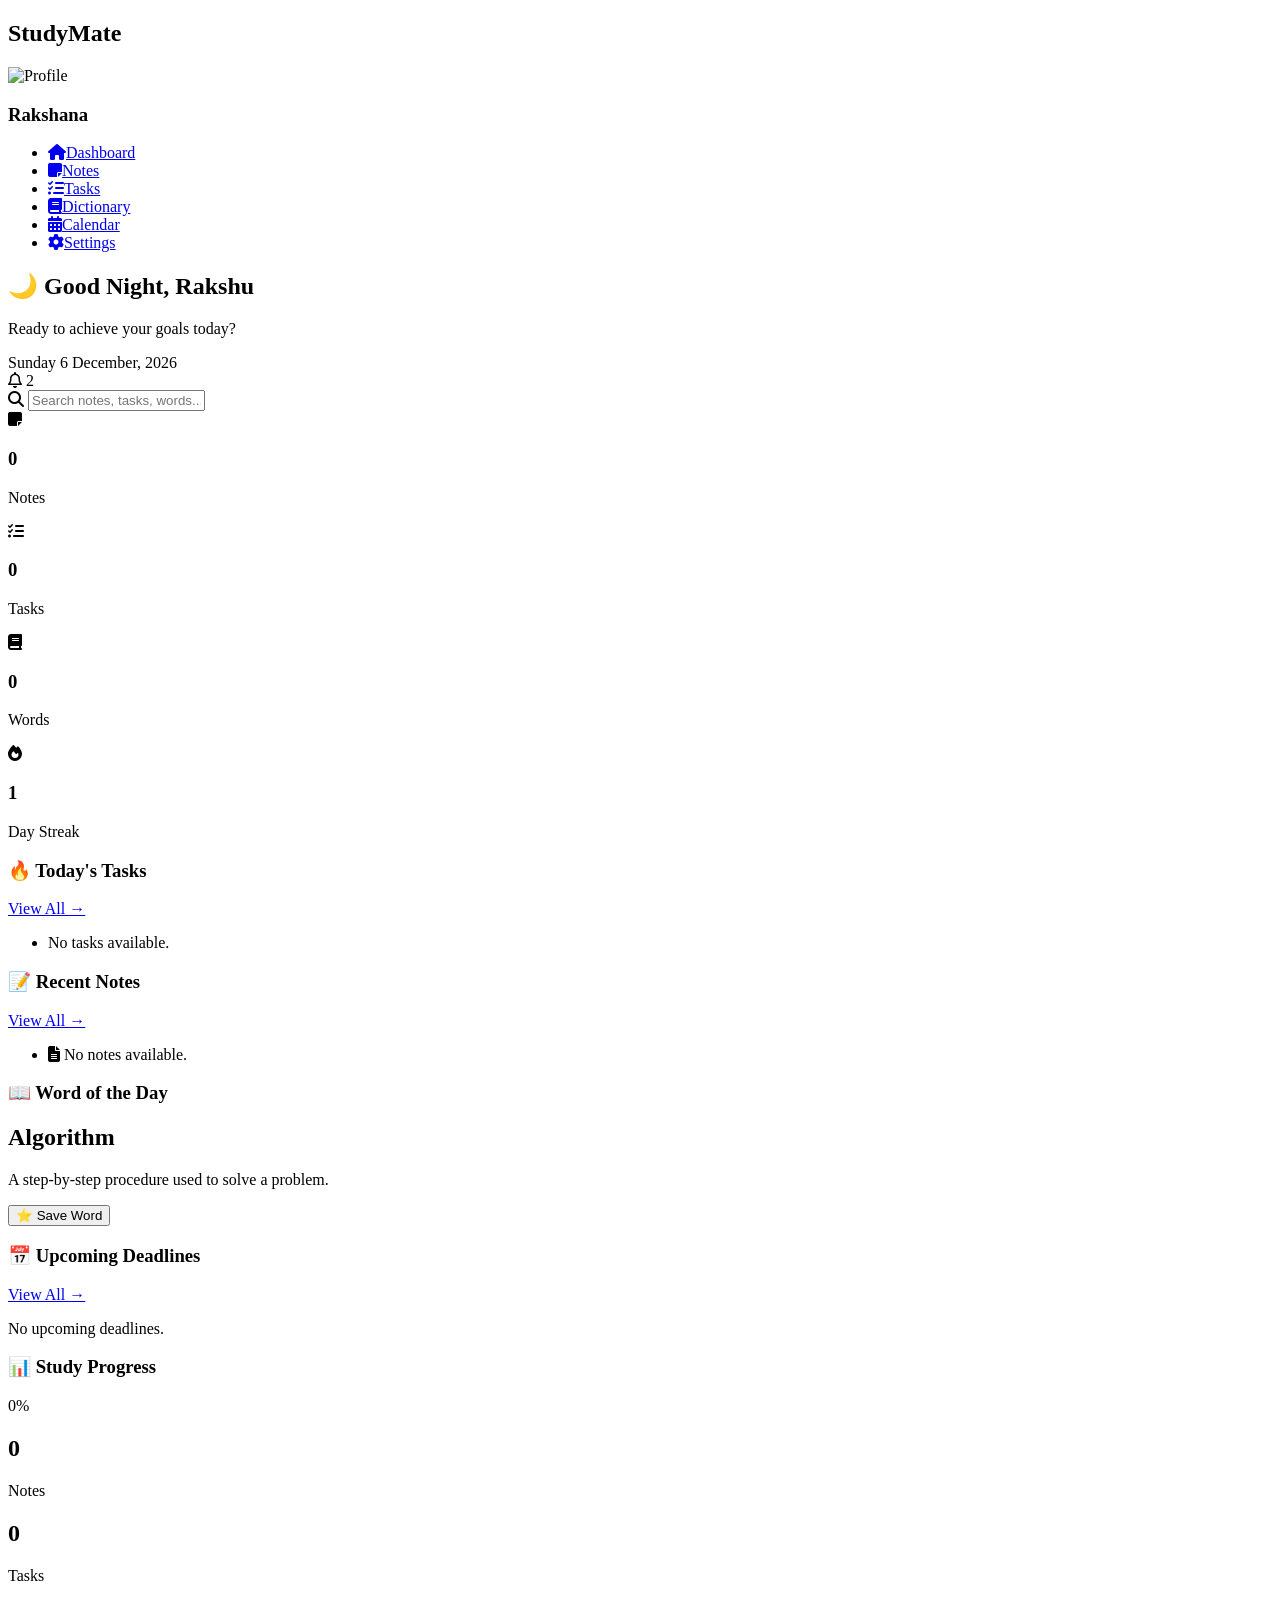
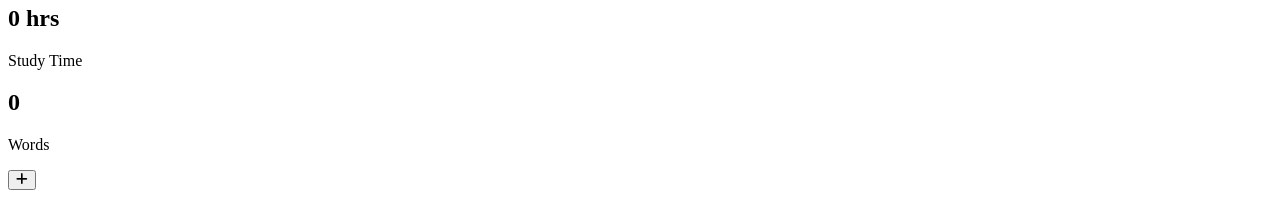
==== index.html @ 23dda626 "Add files via upload" ====
<!DOCTYPE html>
<html lang="en">

<head>
    <meta charset="UTF-8">
    <meta name="viewport" content="width=device-width, initial-scale=1.0">
    <title>StudyMate Dashboard</title>

    <!-- CSS -->
    <link rel="stylesheet" href="notes.css">

    <!-- Google Font -->
    <link href="https://fonts.googleapis.com/css2?family=Poppins:wght@300;400;500;600;700&display=swap"
        rel="stylesheet">

    <!-- Icons -->
    <link rel="stylesheet" href="https://cdnjs.cloudflare.com/ajax/libs/font-awesome/6.6.0/css/all.min.css">
</head>

<body>

    <div class="container">
        <!-- ================= Sidebar ================= -->
        <aside class="sidebar">
            <h1 class="logo">StudyMate</h1>
            <div class="profile">
                <img src="assets/profile.jpg" alt="Profile">
                <h3>Rakshana</h3>
            </div>
            <nav>
                <ul>
                    <li class="active"><a href="index.html"><i class="fa-solid fa-house"></i>Dashboard</a></li>
                    <li><a href="notes.html"><i class="fa-solid fa-note-sticky"></i>Notes</a></li>
                    <li><a href="tasks.html"><i class="fa-solid fa-list-check"></i>Tasks</a></li>
                    <li><a href="dictionary.html"><i class="fa-solid fa-book"></i>Dictionary</a></li>
                    <li><a href="calendar.html"><i class="fa-solid fa-calendar-days"></i>Calendar</a></li>
                    <li><a href="settings.html"><i class="fa-solid fa-gear"></i>Settings</a></li>
                </ul>
            </nav>
        </aside>

        <!-- ================= Main Content ================= -->

        <main class="main">
            <!-- Header -->
            <header>
                <div>
                    <h2 id="greeting">Loading...</h2>
                    <p>Ready to achieve your goals today?</p>
                </div>
                <div class="header-right">
                    <span class="date" id="currentDate">Loading...</span>
                    <div class="notification"><i id="notificationBell" class="fa-regular fa-bell bell"></i>
                    <span class="badge">2</span></div>
                </div>
            </header>
            <!-- Search -->

            <div class="search-box">

                <i class="fa-solid fa-magnifying-glass"></i>

                <input id="searchInput" type="text" placeholder="Search notes, tasks, words..." autocomplete="off">
            </div>

            <!-- Quick Stats -->

            <section class="stats">

                <div class="card stat-card">

                    <i class="fa-solid fa-note-sticky"></i>

                    <h3 id="notesCount">0</h3>

                    <p>Notes</p>

                </div>

                <div class="card stat-card">

                    <i class="fa-solid fa-list-check"></i>

                    <h3 id="tasksCount">0</h3>

                    <p>Tasks</p>

                </div>

                <div class="card stat-card">

                    <i class="fa-solid fa-book"></i>

                    <h3 id="wordsCount">0</h3>

                    <p>Words</p>

                </div>

                <div class="card stat-card">

                    <i class="fa-solid fa-fire"></i>

                    <h3 id="streakCount">0</h3>

                    <p>Day Streak</p>

                </div>

            </section>

            <!-- Dashboard cards start here -->
            <!-- ================= Dashboard ================= -->

            <section class="dashboard-grid">

                <!-- Today's Tasks -->

                <div class="card dashboard-card">

                    <div class="card-header">
                        <h3>🔥 Today's Tasks</h3>
                        <a href="tasks.html">View All →</a>
                    </div>

                    <ul id="taskList" class="task-list">
                        <li>
                            <input type="checkbox" id="task1">
                            <label for="task1">
                                Complete CN Assignment
                            </label>
                        </li>

                        <li>
                            <input type="checkbox" id="task2">
                            <label for="task2">Revise Java</label>
                        </li>

                        <li>
                            <input type="checkbox" id="task3">
                            <label for="task3">Buy Notebook</label>
                        </li>

                        <li>
                            <input type="checkbox" id="task4" checked>
                            <label for="task4">Submit Lab Record</label>
                        </li>
                    </ul>

                </div>

                <!-- Recent Notes -->

                <div class="card dashboard-card">

                    <div class="card-header">
                        <h3>📝 Recent Notes</h3>
                        <a href="notes.html">View All →</a>
                    </div>

                    <ul id="notesList" class="notes-list">

                        <li>
                            <i class="fa-solid fa-file-lines"></i>
                            DBMS Unit 4
                        </li>

                        <li>
                            <i class="fa-solid fa-file-lines"></i>
                            AI Notes
                        </li>

                        <li>
                            <i class="fa-solid fa-file-lines"></i>
                            Networking
                        </li>

                        <li>
                            <i class="fa-solid fa-file-lines"></i>
                            Java OOP
                        </li>

                    </ul>

                </div>

                <!-- Word of the Day -->

                <div class="card dashboard-card">

                    <div class="card-header">
                        <h3>📖 Word of the Day</h3>
                    </div>

                    <h2 id="wordOfDay" class="word">
                        Integrity
                    </h2>

                    <p id="wordMeaning" class="meaning">
                        The quality of being honest and having strong moral principles.
                    </p>

                    <button id="saveWord" class="save-btn">
                        ⭐ Save Word
                    </button>

                </div>

                <!-- Upcoming Deadlines -->

<div class="card dashboard-card">

    <div class="card-header">
        <h3>📅 Upcoming Deadlines</h3>
        <a href="calendar.html">View All →</a>
    </div>

    <div id="deadlineList">
        <p>No upcoming deadlines.</p>
    </div>

</div>

            <!-- Study Progress -->

            <section class="card progress-card">

                <div class="card-header">

                    <h3>📊 Study Progress</h3>

                    <span id="progressPercent">0%</span>

                </div>

                <div class="progress-bar">

                    <div id="progressFill" class="progress-fill"></div>

                </div>

                <div class="progress-stats">

                    <div>
                        <h2 id="progressNotes">0</h2>
                        <p>Notes</p>
                    </div>

                    <div>
                        <h2 id="progressTasks">0</h2>
                        <p>Tasks</p>
                    </div>

                    <div>
                        <h2 id="studyHours">0 hrs</h2>
                        <p>Study Time</p>
                    </div>

                    <div>
                        <h2 id="progressWords">0</h2>
                        <p>Words</p>
                    </div>

                </div>

            </section>

            <!-- Floating Button -->

            <button id="addButton" class="fab">

                <i class="fa-solid fa-plus"></i>

            </button>

            <!-- We'll add them in Part 2 -->

        </main>

    </div>
    <div id="toast" class="toast"></div>
    <script src="script.js"></script>
</body>

</html>
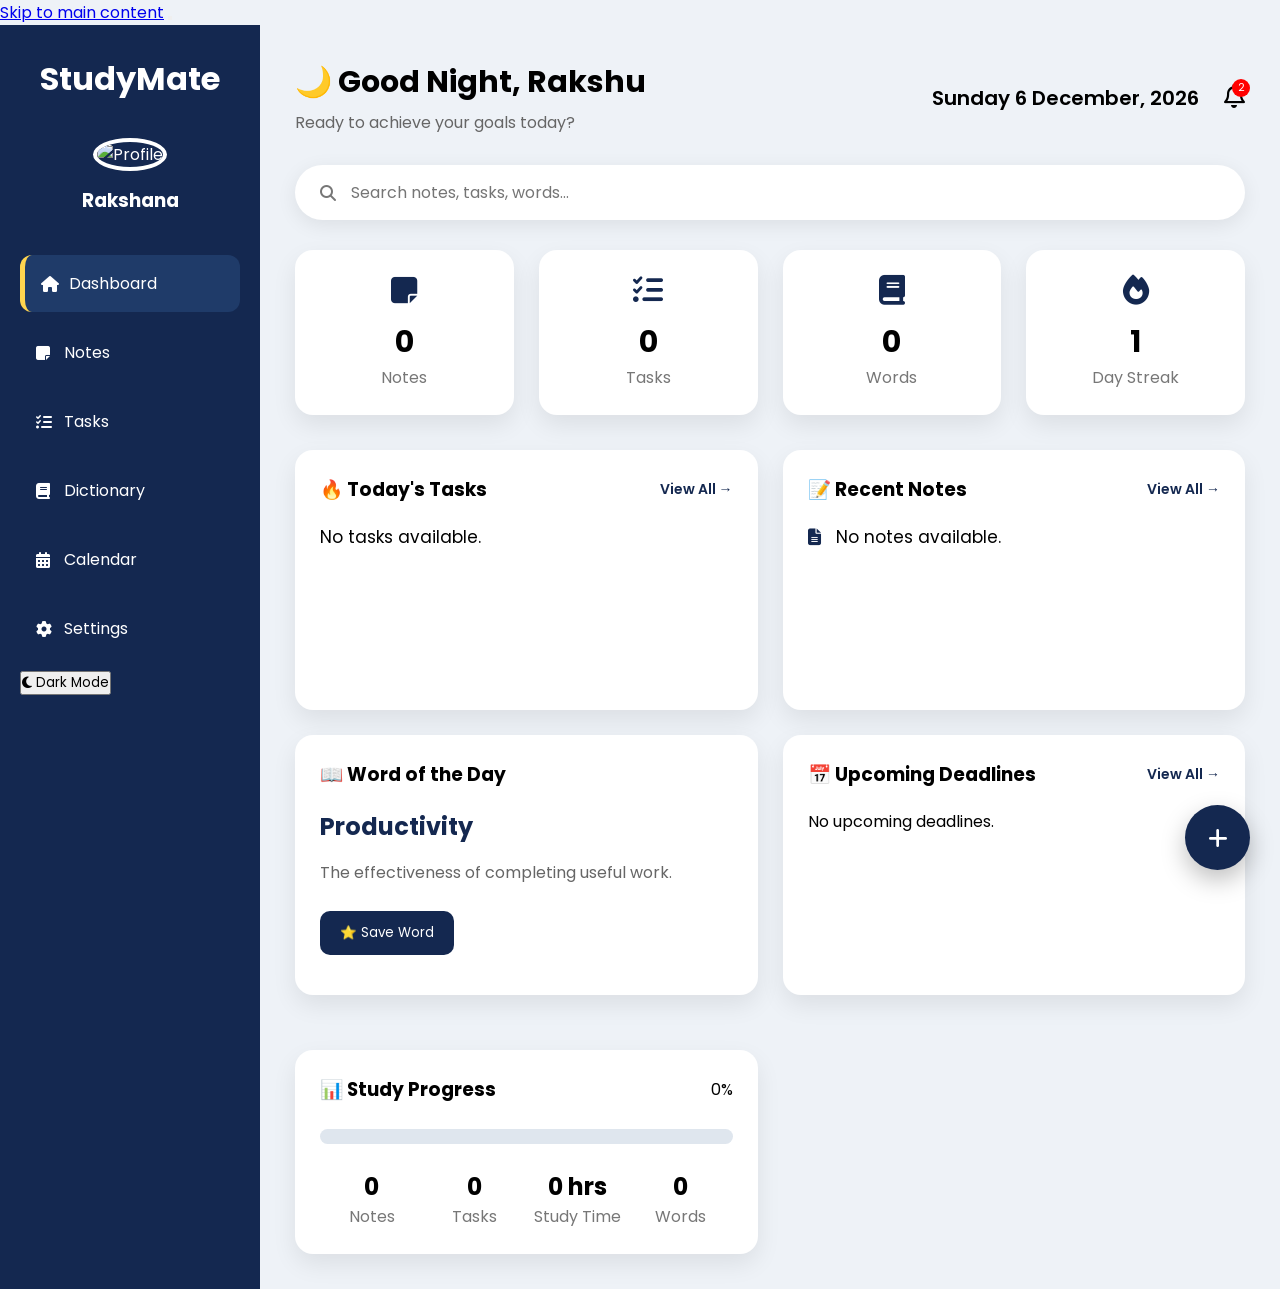
==== commit 76f9c552: "Update index.html" ====
--- a/index.html
+++ b/index.html
@@ -7,7 +7,7 @@
     <title>StudyMate Dashboard</title>
 
     <!-- CSS -->
-    <link rel="stylesheet" href="notes.css">
+    <link rel="stylesheet" href="style.css">
 
     <!-- Google Font -->
     <link href="https://fonts.googleapis.com/css2?family=Poppins:wght@300;400;500;600;700&display=swap"
@@ -19,29 +19,49 @@
 
 <body>
 
+    <!-- Skip link for keyboard users -->
+    <a href="#mainContent" class="skip-link">Skip to main content</a>
+
+    <!-- Hamburger menu button (visible on mobile/tablet only) -->
+    <button id="hamburgerBtn" class="hamburger-btn" type="button"
+        aria-label="Toggle sidebar menu" aria-expanded="false" aria-controls="sidebar">
+        <span></span>
+        <span></span>
+        <span></span>
+    </button>
+
+    <!-- Dark overlay behind the sidebar on mobile/tablet -->
+    <div id="overlay" class="overlay" aria-hidden="true"></div>
+
     <div class="container">
         <!-- ================= Sidebar ================= -->
-        <aside class="sidebar">
+        <aside class="sidebar" id="sidebar">
             <h1 class="logo">StudyMate</h1>
             <div class="profile">
-                <img src="assets/profile.jpg" alt="Profile">
+                <img src="profile.jpg" alt="Profile">
                 <h3>Rakshana</h3>
             </div>
-            <nav>
+            <nav aria-label="Primary">
                 <ul>
                     <li class="active"><a href="index.html"><i class="fa-solid fa-house"></i>Dashboard</a></li>
-                    <li><a href="notes.html"><i class="fa-solid fa-note-sticky"></i>Notes</a></li>
+                    <li><a href="note.html"><i class="fa-solid fa-note-sticky"></i>Notes</a></li>
                     <li><a href="tasks.html"><i class="fa-solid fa-list-check"></i>Tasks</a></li>
                     <li><a href="dictionary.html"><i class="fa-solid fa-book"></i>Dictionary</a></li>
-                    <li><a href="calendar.html"><i class="fa-solid fa-calendar-days"></i>Calendar</a></li>
+                    <li><a href="calender.html"><i class="fa-solid fa-calendar-days"></i>Calendar</a></li>
                     <li><a href="settings.html"><i class="fa-solid fa-gear"></i>Settings</a></li>
                 </ul>
             </nav>
+
+            <!-- Theme Toggle -->
+            <button id="themeToggleBtn" class="theme-toggle-btn" type="button" aria-pressed="false">
+                <i class="fa-solid fa-moon"></i>
+                <span>Dark Mode</span>
+            </button>
         </aside>
 
         <!-- ================= Main Content ================= -->
 
-        <main class="main">
+        <main class="main" id="mainContent">
             <!-- Header -->
             <header>
                 <div>
@@ -155,7 +175,7 @@
 
                     <div class="card-header">
                         <h3>📝 Recent Notes</h3>
-                        <a href="notes.html">View All →</a>
+                        <a href="note.html">View All →</a>
                     </div>
 
                     <ul id="notesList" class="notes-list">
@@ -212,7 +232,7 @@
 
     <div class="card-header">
         <h3>📅 Upcoming Deadlines</h3>
-        <a href="calendar.html">View All →</a>
+        <a href="calender.html">View All →</a>
     </div>
 
     <div id="deadlineList">
@@ -279,7 +299,8 @@
 
     </div>
     <div id="toast" class="toast"></div>
+    <script src="sidebar.js"></script>
     <script src="script.js"></script>
 </body>
 
-</html>+</html>
--- a/style.css
+++ b/style.css
@@ -0,0 +1,621 @@
+* {
+    margin: 0;
+    padding: 0;
+    box-sizing: border-box;
+    font-family: 'Poppins', sans-serif;
+}
+
+body {
+    animation: fadeIn .6s;
+    background: #eef2f7;
+}
+
+@keyframes fadeIn {
+
+    from {
+
+        opacity: 0;
+
+        transform: translateY(20px);
+
+    }
+
+    to {
+
+        opacity: 1;
+
+        transform: translateY(0);
+
+    }
+
+}
+
+.container {
+    display: flex;
+    min-height: 100vh;
+}
+
+/* Sidebar */
+
+.sidebar {
+    width: 260px;
+    background: #142850;
+    color: white;
+    padding: 30px 20px;
+}
+
+.logo {
+    text-align: center;
+    margin-bottom: 35px;
+    font-size: 32px;
+}
+
+.profile {
+    text-align: center;
+    margin-bottom: 40px;
+}
+
+.profile img {
+    width: 120px;
+    height: 120px;
+    border-radius: 50%;
+    object-fit: cover;
+    border: 4px solid white;
+}
+
+.profile h3 {
+    margin-top: 15px;
+}
+
+nav ul {
+    list-style: none;
+}
+/* Navigation Links */
+
+nav li a{
+    text-decoration:none;
+    color:white;
+    display:flex;
+    align-items:center;
+    width:100%;
+    height:100%;
+}
+
+nav li a i{
+    width:28px;
+}
+nav li {
+    padding: 16px;
+    margin-bottom: 12px;
+    border-radius: 12px;
+    cursor: pointer;
+    transition: .3s;
+}
+
+nav li:hover{
+    background:#1f3b69;
+    border-left:5px solid #FFD54F;
+    transform:translateX(5px);
+}
+
+nav li i {
+    width: 28px;
+}
+nav li a{
+    text-decoration:none;
+    color:white;
+    display:flex;
+    align-items:center;
+    width:100%;
+    height:100%;
+    transition:.3s;
+}
+.active{
+    background:#1f3b69;
+    border-left:5px solid #FFD54F;
+}
+
+/* Main */
+
+.main {
+    flex: 1;
+    padding: 35px;
+}
+
+/* Header */
+
+header {
+    display: flex;
+    justify-content: space-between;
+    align-items: center;
+}
+
+header h2 {
+    font-size: 30px;
+}
+
+header p {
+    color: #666;
+    margin-top: 5px;
+}
+
+.header-right {
+    display: flex;
+    align-items: center;
+    gap: 25px;
+}
+
+.date {
+    font-size: 20px;
+    font-weight: 600;
+}
+
+.bell{
+    font-size:24px;
+    cursor:pointer;
+    transition:.3s;
+}
+
+.bell:hover{
+    color:#FFD54F;
+    transform:scale(1.1);
+}
+/* Search */
+
+.search-box {
+    margin-top: 30px;
+    display: flex;
+    align-items: center;
+    background: white;
+    border-radius: 50px;
+    padding: 15px 25px;
+    transition: .3s;
+    box-shadow: 0 5px 20px rgba(0, 0, 0, .08);
+}
+.search-box:focus-within{
+    border:2px solid #142850;
+}
+.search-box:hover {
+
+    box-shadow: 0 12px 30px rgba(20, 40, 80, .18);
+
+}
+
+.search-box i {
+    color: #777;
+}
+
+.search-box input {
+    width: 100%;
+    background: none;
+    border: none;
+    outline: none;
+    margin-left: 15px;
+    font-size: 16px;
+}
+
+::-webkit-scrollbar {
+
+    width: 10px;
+
+}
+
+::-webkit-scrollbar-thumb {
+
+    background: #142850;
+
+    border-radius: 20px;
+
+}
+
+::-webkit-scrollbar-track {
+
+    background: #eef2f7;
+
+}
+
+.active {
+
+    background: #1f3b69;
+
+    border-left: 5px solid #FFD54F;
+
+}
+
+/* Stats */
+
+.stats {
+    margin-top: 30px;
+    display: grid;
+    grid-template-columns: repeat(4, 1fr);
+    gap: 25px;
+}
+
+.card {
+
+    background: white;
+
+    border-radius: 18px;
+
+    padding: 25px;
+
+    box-shadow: 0 10px 25px rgba(0, 0, 0, .08);
+
+    transition: .3s;
+
+}
+
+.card:hover {
+
+    transform: translateY(-6px);
+
+    box-shadow: 0 20px 35px rgba(0, 0, 0, .12);
+
+}
+
+.stat-card {
+    text-align: center;
+}
+
+.stat-card i {
+    font-size: 30px;
+    color: #142850;
+    margin-bottom: 15px;
+}
+
+.stat-card h3 {
+    font-size: 30px;
+}
+
+.stat-card p {
+    color: #777;
+}
+
+/* Dashboard Grid */
+
+.dashboard-grid {
+
+    margin-top: 35px;
+
+    display: grid;
+
+    grid-template-columns: repeat(2, 1fr);
+
+    gap: 25px;
+
+}
+
+.dashboard-card {
+
+    min-height: 260px;
+
+}
+.notification{
+    position:relative;
+}
+
+.badge{
+    position:absolute;
+    top:-5px;
+    right:-5px;
+    width:18px;
+    height:18px;
+    border-radius:50%;
+    background:red;
+    color:white;
+    font-size:11px;
+    display:flex;
+    align-items:center;
+    justify-content:center;
+}
+/* Card Header */
+
+.card-header {
+
+    display: flex;
+
+    justify-content: space-between;
+
+    align-items: center;
+
+    margin-bottom: 20px;
+
+}
+
+.card-header a {
+
+    text-decoration: none;
+
+    color: #142850;
+
+    font-size: 14px;
+
+    font-weight: 600;
+
+}
+.card-header a:hover{
+    text-decoration:underline;
+}
+/* Lists */
+
+.task-list,
+.notes-list {
+
+    list-style: none;
+
+}
+
+.task-list li,
+.notes-list li {
+
+    margin: 18px 0;
+
+    font-size: 17px;
+
+}
+
+.notes-list i {
+
+    color: #142850;
+
+    margin-right: 10px;
+
+}
+
+/* Word */
+
+.word {
+
+    color: #142850;
+
+    margin-bottom: 15px;
+
+}
+
+.meaning {
+
+    color: #666;
+
+    line-height: 1.7;
+
+}
+
+.save-btn {
+
+    margin-top: 25px;
+
+    padding: 12px 20px;
+
+    border: none;
+
+    background: #142850;
+
+    color: white;
+    transition: .3s;
+    border-radius: 10px;
+
+    cursor: pointer;
+
+}
+
+.save-btn:hover {
+
+    background: #204b8d;
+
+    transform: scale(1.05);
+
+}
+
+/* Deadlines */
+
+.deadline {
+
+    margin: 20px 0;
+
+}
+
+.deadline h4 {
+
+    color: #142850;
+
+}
+
+.deadline span {
+
+    color: #777;
+
+    font-size: 14px;
+
+}
+
+/* Progress */
+
+.progress-card {
+
+    margin-top: 30px;
+
+}
+
+.progress-bar {
+
+    width: 100%;
+
+    height: 15px;
+
+    background: #dfe6ee;
+
+    border-radius: 20px;
+
+    overflow: hidden;
+
+    margin: 25px 0;
+
+}
+
+.progress-fill{
+    width:80%;
+    height:100%;
+    background:#142850;
+    animation:fillBar 1.5s ease;
+}
+
+@keyframes fillBar{
+
+    from{
+        width:0;
+    }
+
+    to{
+        width:80%;
+    }
+
+}
+
+.progress-stats {
+
+    display: grid;
+
+    grid-template-columns: repeat(4, 1fr);
+
+    text-align: center;
+
+}
+
+.progress-stats p {
+
+    color: #777;
+
+}
+
+/* Floating Button */
+
+.fab {
+
+    position: fixed;
+
+    bottom: 30px;
+
+    right: 30px;
+
+    width: 65px;
+
+    height: 65px;
+
+    border: none;
+
+    border-radius: 50%;
+
+    background: #142850;
+
+    color: white;
+
+    font-size: 22px;
+
+    cursor: pointer;
+
+    box-shadow: 0 10px 25px rgba(0, 0, 0, .25);
+
+    transition: .3s;
+
+}
+
+.fab:hover{
+    background:#204b8d;
+    transform:rotate(90deg) scale(1.1);
+}
+.toast{
+
+position:fixed;
+
+bottom:30px;
+
+left:50%;
+
+transform:translateX(-50%);
+
+background:#142850;
+
+color:white;
+
+padding:15px 25px;
+
+border-radius:12px;
+
+opacity:0;
+
+transition:.4s;
+
+}
+/* ==========================
+   Tablet (≤1024px)
+========================== */
+
+@media (max-width:1024px) {
+
+    .stats {
+        grid-template-columns: repeat(2, 1fr);
+    }
+
+    .dashboard-grid {
+        grid-template-columns: 1fr;
+    }
+
+    .progress-stats {
+        grid-template-columns: repeat(2, 1fr);
+        gap: 20px;
+    }
+
+}
+
+/* ==========================
+   Mobile (≤768px)
+========================== */
+
+@media (max-width:768px) {
+
+    .container {
+        flex-direction: column;
+    }
+.sidebar{
+    position:sticky;
+    top:0;
+    z-index:100;
+}
+    .sidebar {
+        width: 100%;
+        padding: 20px;
+    }
+
+    nav ul {
+        display: flex;
+        justify-content: space-around;
+        flex-wrap: wrap;
+    }
+
+    nav li {
+        margin: 8px;
+    }
+
+    .main {
+        padding: 20px;
+    }
+
+    header {
+        flex-direction: column;
+        align-items: flex-start;
+        gap: 15px;
+    }
+
+    .stats {
+        grid-template-columns: 1fr;
+    }
+
+    .dashboard-grid {
+        grid-template-columns: 1fr;
+    }
+
+    .progress-stats {
+        grid-template-columns: repeat(2, 1fr);
+    }
+
+}
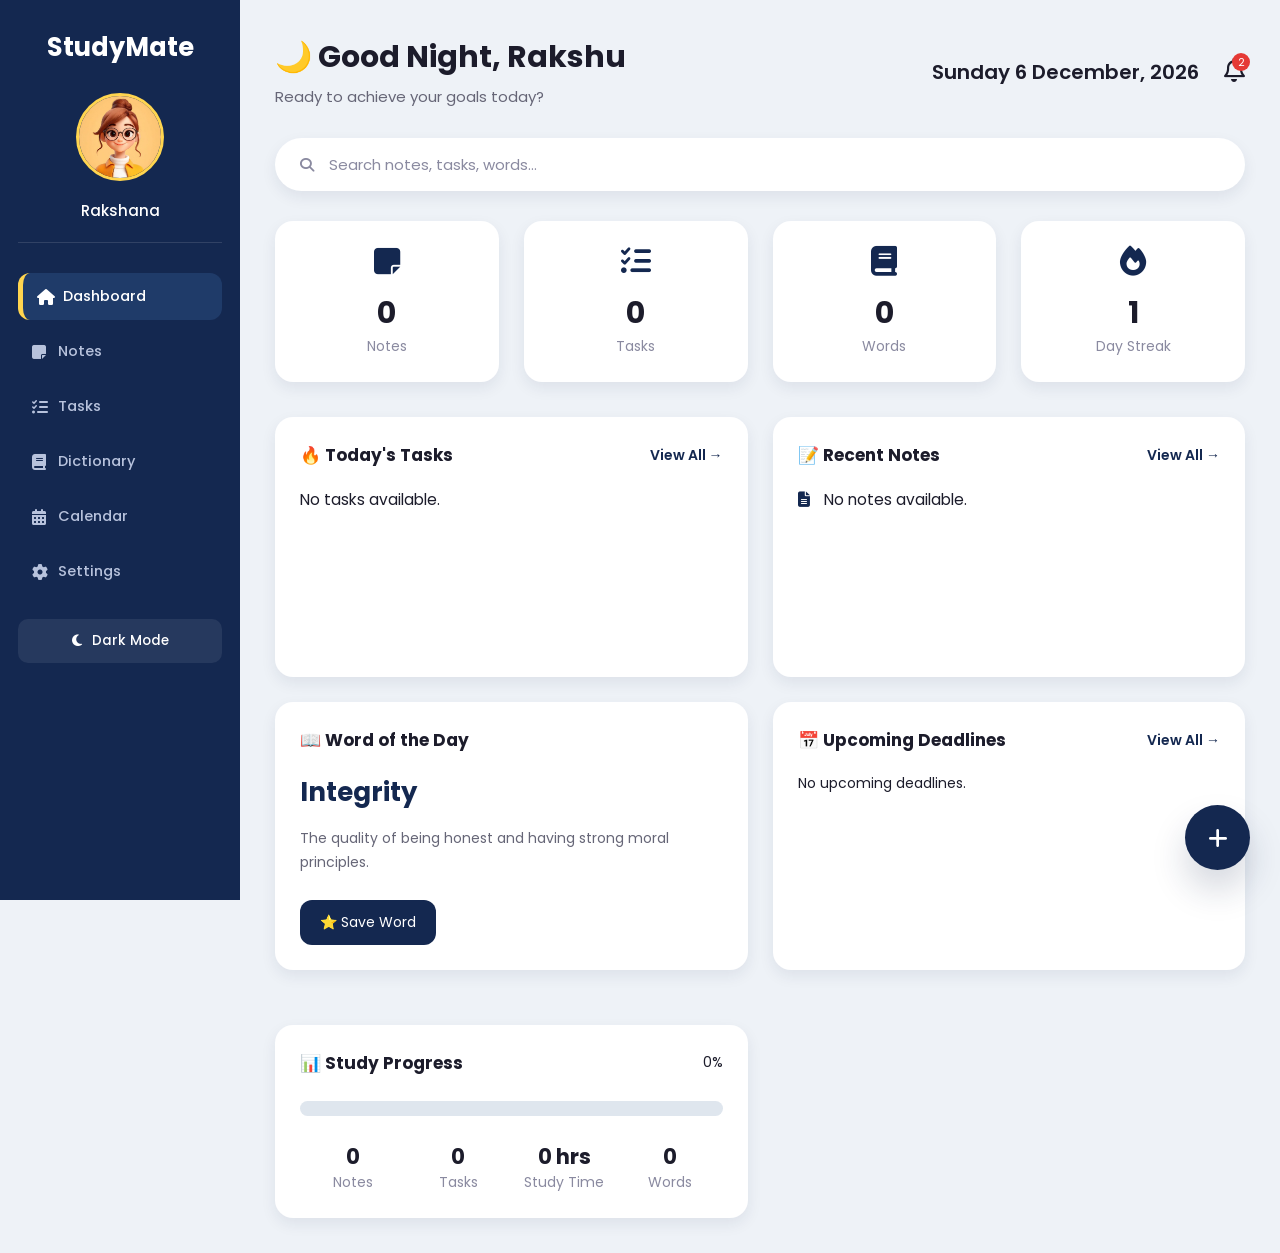
==== commit af9b49b2: "Add files via upload" ====
--- a/index.html
+++ b/index.html
@@ -303,4 +303,4 @@
     <script src="script.js"></script>
 </body>
 
-</html>
+</html>
--- a/style.css
+++ b/style.css
@@ -1,621 +1,741 @@
+/* =========================================================
+   STUDYMATE — DASHBOARD STYLESHEET (style.css)
+
+   Sections:
+   1. CSS Variables (Light & Dark themes)
+   2. Base / Reset
+   3. Sidebar (fixed desktop / slide-in mobile)
+   4. Hamburger Button
+   5. Overlay
+   6. Main Layout & Header
+   7. Search Box
+   8. Cards / Stats / Dashboard Grid
+   9. Lists, Word of the Day, Deadlines, Progress
+   10. Floating Button & Toast
+   11. Responsive Breakpoints
+   12. Accessibility
+   ========================================================= */
+
+/* ---------- 1. CSS VARIABLES ---------- */
+:root {
+  --color-primary: #142850;
+  --color-primary-hover: #1f3b69;
+  --color-primary-light: #e7ebf3;
+  --color-accent: #FFD54F;
+  --color-danger: #E53935;
+
+  --bg-body: #eef2f7;
+  --bg-sidebar: #142850;
+  --bg-card: #ffffff;
+  --bg-hover: #e2e7f0;
+  --bg-progress-track: #dfe6ee;
+  --bg-overlay: rgba(10, 15, 30, 0.55);
+
+  --text-primary: #1c1c2b;
+  --text-secondary: #666677;
+  --text-muted: #8a8aa0;
+  --text-sidebar-muted: #b7c2dc;
+
+  --border-color: #e3e7ee;
+  --shadow-sm: 0 6px 15px rgba(20, 40, 80, 0.08);
+  --shadow-md: 0 10px 25px rgba(20, 40, 80, 0.1);
+  --shadow-lg: 0 20px 35px rgba(20, 40, 80, 0.18);
+
+  --sidebar-width: 240px;
+  --radius-sm: 10px;
+  --radius-md: 12px;
+  --radius-lg: 18px;
+  --radius-pill: 50px;
+
+  --transition-fast: 0.2s ease;
+  --transition-base: 0.3s ease;
+  --transition-slow: 0.4s cubic-bezier(0.4, 0, 0.2, 1);
+
+  --font-body: 'Poppins', sans-serif;
+}
+
+[data-theme="dark"] {
+  --bg-body: #0f1524;
+  --bg-sidebar: #0c1830;
+  --bg-card: #171f33;
+  --bg-hover: #232c47;
+  --bg-progress-track: #232c47;
+  --bg-overlay: rgba(0, 0, 0, 0.7);
+
+  --text-primary: #eef1f8;
+  --text-secondary: #b0b6cc;
+  --text-muted: #7a80a0;
+  --text-sidebar-muted: #8a9bc4;
+
+  --border-color: #262f4a;
+  --shadow-sm: 0 6px 15px rgba(0, 0, 0, 0.35);
+  --shadow-md: 0 10px 25px rgba(0, 0, 0, 0.4);
+  --shadow-lg: 0 20px 35px rgba(0, 0, 0, 0.55);
+
+  --color-primary-light: #1b2340;
+}
+
+/* ---------- 2. BASE / RESET ---------- */
 * {
-    margin: 0;
-    padding: 0;
-    box-sizing: border-box;
-    font-family: 'Poppins', sans-serif;
+  margin: 0;
+  padding: 0;
+  box-sizing: border-box;
+  font-family: var(--font-body);
+}
+
+html {
+  scroll-behavior: smooth;
 }
 
 body {
-    animation: fadeIn .6s;
-    background: #eef2f7;
+  animation: fadeIn 0.6s ease;
+  background: var(--bg-body);
+  color: var(--text-primary);
+  font-size: clamp(14px, 1vw, 16px);
+  transition: background-color var(--transition-base), color var(--transition-base);
 }
 
 @keyframes fadeIn {
-
-    from {
-
-        opacity: 0;
-
-        transform: translateY(20px);
-
-    }
-
-    to {
-
-        opacity: 1;
-
-        transform: translateY(0);
-
-    }
-
+  from { opacity: 0; transform: translateY(20px); }
+  to { opacity: 1; transform: translateY(0); }
+}
+
+.sr-only {
+  position: absolute;
+  width: 1px;
+  height: 1px;
+  overflow: hidden;
+  clip: rect(0 0 0 0);
+  white-space: nowrap;
+}
+
+.skip-link {
+  position: absolute;
+  top: -60px;
+  left: 10px;
+  background: var(--color-primary);
+  color: #fff;
+  padding: 10px 18px;
+  border-radius: var(--radius-sm);
+  z-index: 200;
+  transition: top var(--transition-fast);
+}
+
+.skip-link:focus {
+  top: 10px;
+}
+
+a:focus-visible,
+button:focus-visible,
+input:focus-visible {
+  outline: 3px solid var(--color-accent);
+  outline-offset: 2px;
+  border-radius: var(--radius-sm);
 }
 
 .container {
-    display: flex;
-    min-height: 100vh;
-}
-
-/* Sidebar */
-
+  display: flex;
+  min-height: 100vh;
+}
+
+/* ---------- 3. SIDEBAR ---------- */
 .sidebar {
-    width: 260px;
-    background: #142850;
-    color: white;
-    padding: 30px 20px;
+  position: fixed;
+  top: 0;
+  left: 0;
+  width: var(--sidebar-width);
+  height: 100vh;
+  background: var(--bg-sidebar);
+  color: white;
+  padding: 28px 18px;
+  overflow-y: auto;
+  z-index: 60;
+  transition: transform var(--transition-slow), background-color var(--transition-base);
 }
 
 .logo {
-    text-align: center;
-    margin-bottom: 35px;
-    font-size: 32px;
+  text-align: center;
+  margin-bottom: 26px;
+  font-size: clamp(22px, 2vw, 28px);
+  font-weight: 700;
 }
 
 .profile {
-    text-align: center;
-    margin-bottom: 40px;
+  text-align: center;
+  margin-bottom: 30px;
+  padding-bottom: 20px;
+  border-bottom: 1px solid rgba(255, 255, 255, 0.12);
 }
 
 .profile img {
-    width: 120px;
-    height: 120px;
-    border-radius: 50%;
-    object-fit: cover;
-    border: 4px solid white;
+  width: 88px;
+  height: 88px;
+  border-radius: 50%;
+  object-fit: cover;
+  border: 3px solid var(--color-accent);
+  margin: 0 auto;
 }
 
 .profile h3 {
-    margin-top: 15px;
+  margin-top: 12px;
+  font-size: 15px;
+  font-weight: 500;
 }
 
 nav ul {
-    list-style: none;
-}
-/* Navigation Links */
-
-nav li a{
-    text-decoration:none;
-    color:white;
-    display:flex;
-    align-items:center;
-    width:100%;
-    height:100%;
-}
-
-nav li a i{
-    width:28px;
-}
+  list-style: none;
+}
+
 nav li {
-    padding: 16px;
-    margin-bottom: 12px;
-    border-radius: 12px;
-    cursor: pointer;
-    transition: .3s;
-}
-
-nav li:hover{
-    background:#1f3b69;
-    border-left:5px solid #FFD54F;
-    transform:translateX(5px);
-}
-
-nav li i {
-    width: 28px;
-}
-nav li a{
-    text-decoration:none;
-    color:white;
-    display:flex;
-    align-items:center;
-    width:100%;
-    height:100%;
-    transition:.3s;
-}
-.active{
-    background:#1f3b69;
-    border-left:5px solid #FFD54F;
-}
-
-/* Main */
-
+  padding: 0;
+  margin-bottom: 8px;
+  border-radius: 12px;
+  cursor: pointer;
+  transition: var(--transition-fast);
+}
+
+nav li a {
+  text-decoration: none;
+  color: var(--text-sidebar-muted);
+  display: flex;
+  align-items: center;
+  width: 100%;
+  height: 100%;
+  padding: 13px 14px;
+  border-radius: 12px;
+  font-size: 14.5px;
+  font-weight: 500;
+  transition: var(--transition-fast);
+}
+
+nav li a i {
+  width: 26px;
+  font-size: 16px;
+}
+
+nav li:hover {
+  background: var(--color-primary-hover);
+  transform: translateX(6px);
+}
+
+nav li:hover a {
+  color: #fff;
+}
+
+nav li.active {
+  background: var(--color-primary-hover);
+  border-left: 5px solid var(--color-accent);
+}
+
+nav li.active a {
+  color: #fff;
+}
+
+/* Theme toggle button — sits at the bottom of the sidebar */
+.theme-toggle-btn {
+  width: 100%;
+  display: flex;
+  align-items: center;
+  justify-content: center;
+  gap: 10px;
+  margin-top: 24px;
+  padding: 12px;
+  border: none;
+  border-radius: var(--radius-sm);
+  background: rgba(255, 255, 255, 0.08);
+  color: #fff;
+  font-family: inherit;
+  font-size: 13.5px;
+  font-weight: 500;
+  cursor: pointer;
+  transition: background-color var(--transition-fast), transform var(--transition-fast);
+}
+
+.theme-toggle-btn:hover {
+  background: rgba(255, 255, 255, 0.18);
+  transform: translateY(-2px);
+}
+
+/* ---------- 4. HAMBURGER BUTTON ---------- */
+.hamburger-btn {
+  display: none;
+  position: fixed;
+  top: 18px;
+  left: 18px;
+  flex-direction: column;
+  justify-content: center;
+  gap: 5px;
+  width: 44px;
+  height: 44px;
+  border: none;
+  border-radius: var(--radius-sm);
+  background: var(--bg-card);
+  box-shadow: var(--shadow-sm);
+  cursor: pointer;
+  z-index: 70;
+  transition: background-color var(--transition-fast);
+}
+
+.hamburger-btn:hover {
+  background: var(--bg-hover);
+}
+
+.hamburger-btn span {
+  display: block;
+  width: 20px;
+  height: 2px;
+  margin: 0 auto;
+  background-color: var(--text-primary);
+  transition: transform var(--transition-fast), opacity var(--transition-fast);
+}
+
+.hamburger-btn.open span:nth-child(1) { transform: translateY(7px) rotate(45deg); }
+.hamburger-btn.open span:nth-child(2) { opacity: 0; }
+.hamburger-btn.open span:nth-child(3) { transform: translateY(-7px) rotate(-45deg); }
+
+/* ---------- 5. OVERLAY ---------- */
+.overlay {
+  position: fixed;
+  inset: 0;
+  background: var(--bg-overlay);
+  opacity: 0;
+  visibility: hidden;
+  transition: opacity var(--transition-base), visibility var(--transition-base);
+  z-index: 55;
+}
+
+.overlay.active {
+  opacity: 1;
+  visibility: visible;
+}
+
+/* ---------- 6. MAIN LAYOUT & HEADER ---------- */
 .main {
-    flex: 1;
-    padding: 35px;
-}
-
-/* Header */
+  flex: 1;
+  margin-left: var(--sidebar-width);
+  padding: 35px;
+  transition: margin-left var(--transition-base);
+}
 
 header {
-    display: flex;
-    justify-content: space-between;
-    align-items: center;
+  display: flex;
+  justify-content: space-between;
+  align-items: center;
 }
 
 header h2 {
-    font-size: 30px;
+  font-size: clamp(24px, 3vw, 30px);
+  color: var(--text-primary);
 }
 
 header p {
-    color: #666;
-    margin-top: 5px;
+  color: var(--text-secondary);
+  margin-top: 5px;
+  font-size: clamp(13px, 1.2vw, 15px);
 }
 
 .header-right {
-    display: flex;
-    align-items: center;
-    gap: 25px;
+  display: flex;
+  align-items: center;
+  gap: 25px;
 }
 
 .date {
-    font-size: 20px;
-    font-weight: 600;
-}
-
-.bell{
-    font-size:24px;
-    cursor:pointer;
-    transition:.3s;
-}
-
-.bell:hover{
-    color:#FFD54F;
-    transform:scale(1.1);
-}
-/* Search */
-
+  font-size: clamp(15px, 1.6vw, 20px);
+  font-weight: 600;
+  color: var(--text-primary);
+}
+
+.bell {
+  font-size: 24px;
+  color: var(--text-primary);
+  cursor: pointer;
+  transition: var(--transition-fast);
+}
+
+.bell:hover {
+  color: var(--color-accent);
+  transform: scale(1.1);
+}
+
+.notification {
+  position: relative;
+}
+
+.badge {
+  position: absolute;
+  top: -5px;
+  right: -5px;
+  width: 18px;
+  height: 18px;
+  border-radius: 50%;
+  background: var(--color-danger);
+  color: white;
+  font-size: 11px;
+  display: flex;
+  align-items: center;
+  justify-content: center;
+}
+
+/* ---------- 7. SEARCH BOX ---------- */
 .search-box {
-    margin-top: 30px;
-    display: flex;
-    align-items: center;
-    background: white;
-    border-radius: 50px;
-    padding: 15px 25px;
-    transition: .3s;
-    box-shadow: 0 5px 20px rgba(0, 0, 0, .08);
-}
-.search-box:focus-within{
-    border:2px solid #142850;
-}
+  margin-top: 30px;
+  display: flex;
+  align-items: center;
+  background: var(--bg-card);
+  border-radius: var(--radius-pill);
+  padding: 15px 25px;
+  transition: box-shadow var(--transition-fast), background-color var(--transition-base);
+  box-shadow: var(--shadow-sm);
+}
+
+.search-box:focus-within {
+  box-shadow: 0 0 0 3px var(--color-primary-light), var(--shadow-sm);
+}
+
 .search-box:hover {
-
-    box-shadow: 0 12px 30px rgba(20, 40, 80, .18);
-
+  box-shadow: var(--shadow-md);
 }
 
 .search-box i {
-    color: #777;
+  color: var(--text-muted);
 }
 
 .search-box input {
-    width: 100%;
-    background: none;
-    border: none;
-    outline: none;
-    margin-left: 15px;
-    font-size: 16px;
-}
-
-::-webkit-scrollbar {
-
-    width: 10px;
-
-}
-
-::-webkit-scrollbar-thumb {
-
-    background: #142850;
-
-    border-radius: 20px;
-
-}
-
-::-webkit-scrollbar-track {
-
-    background: #eef2f7;
-
-}
-
-.active {
-
-    background: #1f3b69;
-
-    border-left: 5px solid #FFD54F;
-
-}
-
-/* Stats */
-
+  width: 100%;
+  background: none;
+  border: none;
+  outline: none;
+  margin-left: 15px;
+  font-size: 15px;
+  font-family: inherit;
+  color: var(--text-primary);
+}
+
+.search-box input::placeholder {
+  color: var(--text-muted);
+}
+
+/* ---------- 8. CARDS / STATS / DASHBOARD GRID ---------- */
 .stats {
-    margin-top: 30px;
-    display: grid;
-    grid-template-columns: repeat(4, 1fr);
-    gap: 25px;
+  margin-top: 30px;
+  display: grid;
+  grid-template-columns: repeat(4, 1fr);
+  gap: 25px;
 }
 
 .card {
-
-    background: white;
-
-    border-radius: 18px;
-
-    padding: 25px;
-
-    box-shadow: 0 10px 25px rgba(0, 0, 0, .08);
-
-    transition: .3s;
-
+  background: var(--bg-card);
+  border-radius: var(--radius-lg);
+  padding: 25px;
+  box-shadow: var(--shadow-sm);
+  transition: transform var(--transition-fast), box-shadow var(--transition-fast), background-color var(--transition-base);
 }
 
 .card:hover {
-
-    transform: translateY(-6px);
-
-    box-shadow: 0 20px 35px rgba(0, 0, 0, .12);
-
+  transform: translateY(-6px);
+  box-shadow: var(--shadow-md);
 }
 
 .stat-card {
-    text-align: center;
+  text-align: center;
 }
 
 .stat-card i {
-    font-size: 30px;
-    color: #142850;
-    margin-bottom: 15px;
+  font-size: 30px;
+  color: var(--color-primary);
+  margin-bottom: 15px;
+}
+
+[data-theme="dark"] .stat-card i {
+  color: var(--color-accent);
 }
 
 .stat-card h3 {
-    font-size: 30px;
+  font-size: clamp(22px, 2.5vw, 30px);
+  color: var(--text-primary);
 }
 
 .stat-card p {
-    color: #777;
-}
-
-/* Dashboard Grid */
+  color: var(--text-muted);
+}
 
 .dashboard-grid {
-
-    margin-top: 35px;
-
-    display: grid;
-
-    grid-template-columns: repeat(2, 1fr);
-
-    gap: 25px;
-
+  margin-top: 35px;
+  display: grid;
+  grid-template-columns: repeat(2, 1fr);
+  gap: 25px;
 }
 
 .dashboard-card {
-
-    min-height: 260px;
-
-}
-.notification{
-    position:relative;
-}
-
-.badge{
-    position:absolute;
-    top:-5px;
-    right:-5px;
-    width:18px;
-    height:18px;
-    border-radius:50%;
-    background:red;
-    color:white;
-    font-size:11px;
-    display:flex;
-    align-items:center;
-    justify-content:center;
-}
-/* Card Header */
+  min-height: 260px;
+}
 
 .card-header {
-
-    display: flex;
-
-    justify-content: space-between;
-
-    align-items: center;
-
-    margin-bottom: 20px;
-
+  display: flex;
+  justify-content: space-between;
+  align-items: center;
+  margin-bottom: 20px;
+}
+
+.card-header h3 {
+  color: var(--text-primary);
+  font-size: 17px;
 }
 
 .card-header a {
-
-    text-decoration: none;
-
-    color: #142850;
-
-    font-size: 14px;
-
-    font-weight: 600;
-
-}
-.card-header a:hover{
-    text-decoration:underline;
-}
-/* Lists */
-
+  text-decoration: none;
+  color: var(--color-primary);
+  font-size: 14px;
+  font-weight: 600;
+}
+
+[data-theme="dark"] .card-header a {
+  color: var(--color-accent);
+}
+
+.card-header a:hover {
+  text-decoration: underline;
+}
+
+/* ---------- 9. LISTS, WORD OF THE DAY, DEADLINES, PROGRESS ---------- */
 .task-list,
 .notes-list {
-
-    list-style: none;
-
+  list-style: none;
 }
 
 .task-list li,
 .notes-list li {
-
-    margin: 18px 0;
-
-    font-size: 17px;
-
+  margin: 18px 0;
+  font-size: 15.5px;
+  color: var(--text-primary);
 }
 
 .notes-list i {
-
-    color: #142850;
-
-    margin-right: 10px;
-
-}
-
-/* Word */
+  color: var(--color-primary);
+  margin-right: 10px;
+}
+
+[data-theme="dark"] .notes-list i {
+  color: var(--color-accent);
+}
 
 .word {
-
-    color: #142850;
-
-    margin-bottom: 15px;
-
+  color: var(--color-primary);
+  margin-bottom: 15px;
+  font-size: clamp(20px, 2.5vw, 26px);
+}
+
+[data-theme="dark"] .word {
+  color: var(--text-primary);
 }
 
 .meaning {
-
-    color: #666;
-
-    line-height: 1.7;
-
+  color: var(--text-secondary);
+  line-height: 1.7;
 }
 
 .save-btn {
-
-    margin-top: 25px;
-
-    padding: 12px 20px;
-
-    border: none;
-
-    background: #142850;
-
-    color: white;
-    transition: .3s;
-    border-radius: 10px;
-
-    cursor: pointer;
-
+  margin-top: 25px;
+  padding: 12px 20px;
+  border: none;
+  background: var(--color-primary);
+  color: white;
+  transition: background-color var(--transition-fast), transform var(--transition-fast);
+  border-radius: var(--radius-md);
+  font-family: inherit;
+  font-size: 14px;
+  cursor: pointer;
 }
 
 .save-btn:hover {
-
-    background: #204b8d;
-
-    transform: scale(1.05);
-
-}
-
-/* Deadlines */
+  background: var(--color-primary-hover);
+  transform: scale(1.05);
+}
 
 .deadline {
-
-    margin: 20px 0;
-
+  margin: 20px 0;
 }
 
 .deadline h4 {
-
-    color: #142850;
-
+  color: var(--color-primary);
+}
+
+[data-theme="dark"] .deadline h4 {
+  color: var(--text-primary);
 }
 
 .deadline span {
-
-    color: #777;
-
-    font-size: 14px;
-
-}
-
-/* Progress */
+  color: var(--text-muted);
+  font-size: 14px;
+}
 
 .progress-card {
-
-    margin-top: 30px;
-
+  margin-top: 30px;
 }
 
 .progress-bar {
-
-    width: 100%;
-
-    height: 15px;
-
-    background: #dfe6ee;
-
-    border-radius: 20px;
-
-    overflow: hidden;
-
-    margin: 25px 0;
-
-}
-
-.progress-fill{
-    width:80%;
-    height:100%;
-    background:#142850;
-    animation:fillBar 1.5s ease;
-}
-
-@keyframes fillBar{
-
-    from{
-        width:0;
-    }
-
-    to{
-        width:80%;
-    }
-
+  width: 100%;
+  height: 15px;
+  background: var(--bg-progress-track);
+  border-radius: 20px;
+  overflow: hidden;
+  margin: 25px 0;
+}
+
+.progress-fill {
+  width: 80%;
+  height: 100%;
+  background: var(--color-primary);
+  animation: fillBar 1.5s ease;
+}
+
+@keyframes fillBar {
+  from { width: 0; }
+  to { width: 80%; }
 }
 
 .progress-stats {
-
-    display: grid;
-
-    grid-template-columns: repeat(4, 1fr);
-
-    text-align: center;
-
+  display: grid;
+  grid-template-columns: repeat(4, 1fr);
+  text-align: center;
+}
+
+.progress-stats h2 {
+  color: var(--text-primary);
 }
 
 .progress-stats p {
-
-    color: #777;
-
-}
-
-/* Floating Button */
-
+  color: var(--text-muted);
+}
+
+/* ---------- 10. FLOATING BUTTON & TOAST ---------- */
 .fab {
-
-    position: fixed;
-
-    bottom: 30px;
-
-    right: 30px;
-
-    width: 65px;
-
-    height: 65px;
-
-    border: none;
-
-    border-radius: 50%;
-
-    background: #142850;
-
-    color: white;
-
-    font-size: 22px;
-
-    cursor: pointer;
-
-    box-shadow: 0 10px 25px rgba(0, 0, 0, .25);
-
-    transition: .3s;
-
-}
-
-.fab:hover{
-    background:#204b8d;
-    transform:rotate(90deg) scale(1.1);
-}
-.toast{
-
-position:fixed;
-
-bottom:30px;
-
-left:50%;
-
-transform:translateX(-50%);
-
-background:#142850;
-
-color:white;
-
-padding:15px 25px;
-
-border-radius:12px;
-
-opacity:0;
-
-transition:.4s;
-
-}
-/* ==========================
-   Tablet (≤1024px)
-========================== */
-
-@media (max-width:1024px) {
-
-    .stats {
-        grid-template-columns: repeat(2, 1fr);
-    }
-
-    .dashboard-grid {
-        grid-template-columns: 1fr;
-    }
-
-    .progress-stats {
-        grid-template-columns: repeat(2, 1fr);
-        gap: 20px;
-    }
-
-}
-
-/* ==========================
-   Mobile (≤768px)
-========================== */
-
-@media (max-width:768px) {
-
-    .container {
-        flex-direction: column;
-    }
-.sidebar{
-    position:sticky;
-    top:0;
-    z-index:100;
-}
-    .sidebar {
-        width: 100%;
-        padding: 20px;
-    }
-
-    nav ul {
-        display: flex;
-        justify-content: space-around;
-        flex-wrap: wrap;
-    }
-
-    nav li {
-        margin: 8px;
-    }
-
-    .main {
-        padding: 20px;
-    }
-
-    header {
-        flex-direction: column;
-        align-items: flex-start;
-        gap: 15px;
-    }
-
-    .stats {
-        grid-template-columns: 1fr;
-    }
-
-    .dashboard-grid {
-        grid-template-columns: 1fr;
-    }
-
-    .progress-stats {
-        grid-template-columns: repeat(2, 1fr);
-    }
-
+  position: fixed;
+  bottom: 30px;
+  right: 30px;
+  width: 65px;
+  height: 65px;
+  border: none;
+  border-radius: 50%;
+  background: var(--color-primary);
+  color: white;
+  font-size: 22px;
+  cursor: pointer;
+  box-shadow: var(--shadow-lg);
+  transition: background-color var(--transition-fast), transform var(--transition-fast);
+}
+
+.fab:hover {
+  background: var(--color-primary-hover);
+  transform: rotate(90deg) scale(1.1);
+}
+
+.toast {
+  position: fixed;
+  bottom: 30px;
+  left: 50%;
+  transform: translateX(-50%);
+  background: var(--color-primary);
+  color: white;
+  padding: 15px 25px;
+  border-radius: var(--radius-md);
+  box-shadow: var(--shadow-lg);
+  opacity: 0;
+  pointer-events: none;
+  transition: opacity var(--transition-base);
+  z-index: 999;
+}
+
+/* ---------- 11. RESPONSIVE BREAKPOINTS ---------- */
+
+@media (max-width: 1024px) {
+  .stats {
+    grid-template-columns: repeat(2, 1fr);
+  }
+
+  .dashboard-grid {
+    grid-template-columns: 1fr;
+  }
+
+  .progress-stats {
+    grid-template-columns: repeat(2, 1fr);
+    gap: 20px;
+  }
+}
+
+/* Sidebar collapses to an off-canvas drawer below 900px */
+@media (max-width: 900px) {
+  .sidebar {
+    transform: translateX(-100%);
+    box-shadow: var(--shadow-lg);
+    width: min(var(--sidebar-width), 80vw);
+  }
+
+  .sidebar.open {
+    transform: translateX(0);
+  }
+
+  .main {
+    margin-left: 0;
+    padding-top: 80px; /* room for the fixed hamburger button */
+  }
+
+  .hamburger-btn {
+    display: flex;
+  }
+
+  nav li:hover {
+    transform: none;
+  }
+}
+
+@media (max-width: 768px) {
+  .container {
+    flex-direction: column;
+  }
+
+  .main {
+    padding: 80px 20px 20px;
+  }
+
+  header {
+    flex-direction: column;
+    align-items: flex-start;
+    gap: 15px;
+  }
+
+  .stats {
+    grid-template-columns: 1fr;
+  }
+
+  .dashboard-grid {
+    grid-template-columns: 1fr;
+  }
+
+  .progress-stats {
+    grid-template-columns: repeat(2, 1fr);
+  }
+}
+
+/* ---------- 12. ACCESSIBILITY ---------- */
+@media (prefers-reduced-motion: reduce) {
+  *, *::before, *::after {
+    animation-duration: 0.001ms !important;
+    animation-iteration-count: 1 !important;
+    transition-duration: 0.001ms !important;
+  }
+}
+
+::-webkit-scrollbar {
+  width: 10px;
+}
+
+::-webkit-scrollbar-thumb {
+  background: var(--color-primary);
+  border-radius: 20px;
+}
+
+::-webkit-scrollbar-track {
+  background: var(--bg-body);
 }
